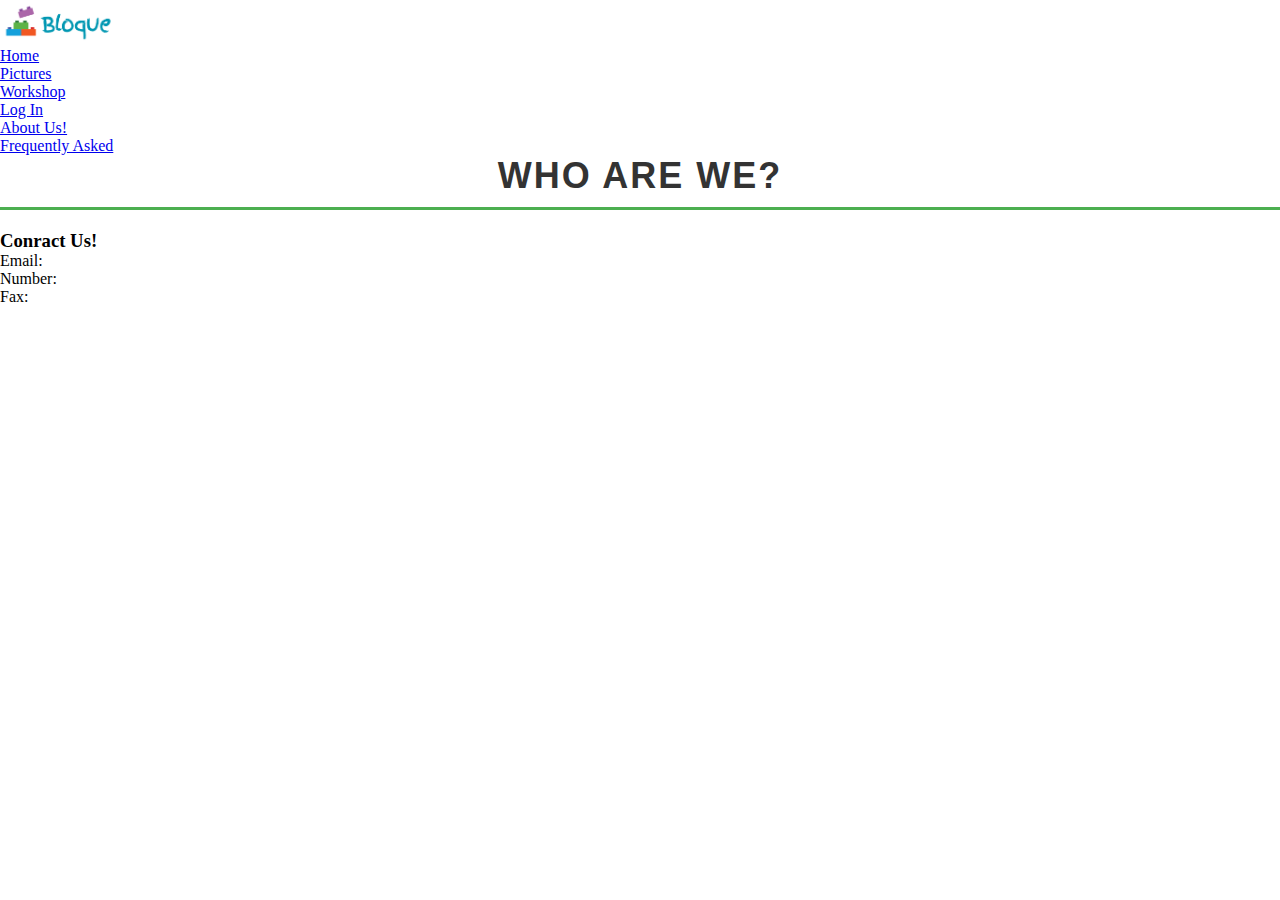
==== about.html @ 77cd33ee "added images, basic html for pages and started editing css for homepage" ====
<!DOCTYPE html>
<html lang="en">
  <head>
    <meta charset="UTF-8">
    <meta name="viewport" content="width=device-width, initial-scale=1.0">
    <meta http-equiv="X-UA-Compatible" content="ie=edge">
    <title>About Us!</title>
    <link rel="stylesheet" href="screen.css">
  </head>
  <body>
    <header>
      <nav>
        <div id='logo'>
          <a href=""index.html>
            <img src="LOGOOO.png" alt="Logo">
          </a>
        </div>
        <ul>
          <li><a href="index.html" class="active">Home</a></li>
          <li><a href="uploads.html">Pictures</a></li>
          <li><a href="workshop.html">Workshop</a></li>
          <li><a href="login.html">Log In</a></li>
          <li><a href="about.html">About Us!</a></li>
          <li><a href="questions.html">Frequently Asked</a></li>
        </ul>
      </nav>
    </header>
    <main>
      <section id="about-desc">
        <h2>Who are we?</h2>
        <p>

        </p>
      </section>

      <section id="contact-info">
        <h3>Conract Us!</h3>
        <p>Email: </p>
        <p>Number:</p>
        <p>Fax: </p>
      </section>
    </main>
    <script src="index.js"></script>
  </body>
</html>
---- screen.css ----
*{
    margin: 0;
    padding: 0;
    box-sizing: border-box;
}


.navbar {
    display: flex;
    justify-content: space-between;
    align-items: center;
    padding: 20px;
    background-color: #white;           
}

#logo img {
    height: auto;
    width: 120px;
}

.nav-links {
    list-style: none;
    display: flex;
    font-size: 18px; 
    gap: 20px;
} 

.nav-links li {
    margin: 0 15px;}

.nav-links a {
    text-decoration: none;         
    color: #333;                
    font-size: 20px;                
    padding: 5px 10px;             
    transition: background-color 0.3s ease; 
}
.nav-links a:hover {
    background-color: #575757;   
    border-radius: 5px;           
}

h2 {
    font-size: 36px; 
    font-family: 'Arial', sans-serif;
    color: #333;
    text-align: center;
    margin-bottom: 20px;
    font-weight: bold;
    text-transform: uppercase;
    letter-spacing: 2px;
    padding: top 10px; ;
    border-bottom: 3px solid #4CAF50; 
    padding-bottom: 10px;
}

#slideshow {
    position: relative;
    width: 600px;
    height: 500px; 
    overflow: hidden;
    margin: 0 auto;
    display: flex;
    justify-content: center;
    align-items: center;
    border: 5px solid #4CAF50;
    border-radius: 10px; 
}

#slideshow .slide {
    position: absolute;
    top: 0;
    left: 0;
    width: 100%;
    height: 100%;
    object-fit: cover; 
    opacity: 0; 
    transition: opacity 1s ease-in-out; 
}

#slideshow .active {
    opacity: 1; 
}

.login-btn-container {
    text-align: center;
    margin-top: 20px;
}

button {
    padding: 10px 20px;
    font-size: 16px;
    background-color: #4CAF50;
    color: white;
    border: none;
    cursor: pointer;
    transition: background-color 0.3s ease;
}

button:hover {
    background-color: #45a049;
}
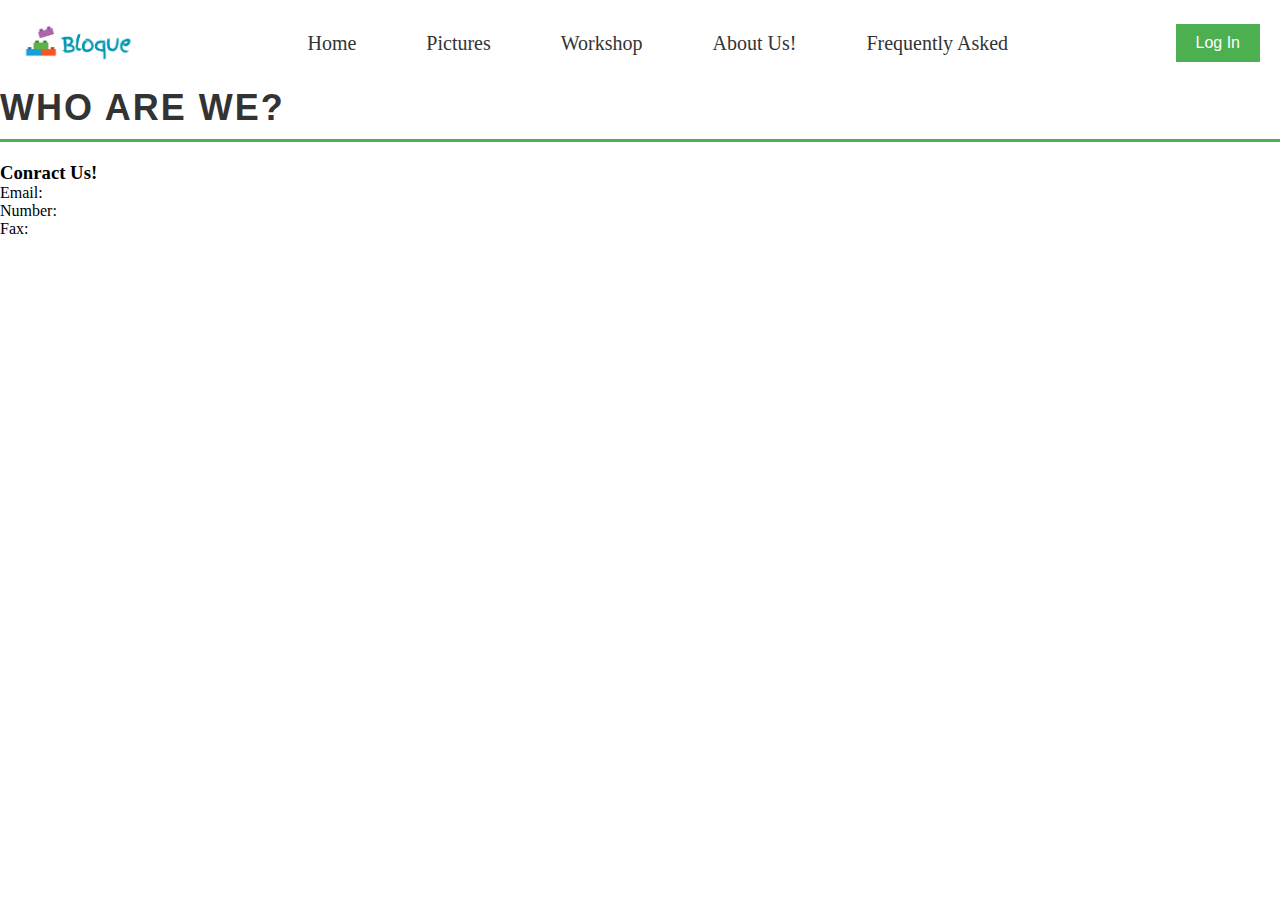
==== commit 0e7a3220: "edits made to all pages for nav, added more images and design details" ====
--- a/about.html
+++ b/about.html
@@ -9,20 +9,24 @@
   </head>
   <body>
     <header>
-      <nav>
+      <nav class="navbar"> 
         <div id='logo'>
           <a href=""index.html>
             <img src="LOGOOO.png" alt="Logo">
           </a>
         </div>
-        <ul>
+        <ul class="nav-links">
           <li><a href="index.html" class="active">Home</a></li>
           <li><a href="uploads.html">Pictures</a></li>
           <li><a href="workshop.html">Workshop</a></li>
-          <li><a href="login.html">Log In</a></li>
           <li><a href="about.html">About Us!</a></li>
           <li><a href="questions.html">Frequently Asked</a></li>
         </ul>
+        <div>
+          <a href="login.html">
+            <button type="button">Log In</button>
+          </a>
+        </div>
       </nav>
     </header>
     <main>
--- a/screen.css
+++ b/screen.css
@@ -10,7 +10,7 @@
     justify-content: space-between;
     align-items: center;
     padding: 20px;
-    background-color: #white;           
+    background-color: white;           
 }
 
 #logo img {
@@ -39,12 +39,16 @@
     background-color: #575757;   
     border-radius: 5px;           
 }
+h1{
+    font-family: 'Arial', sans-serif;
+    color: #333;
+}
 
 h2 {
     font-size: 36px; 
     font-family: 'Arial', sans-serif;
     color: #333;
-    text-align: center;
+    text-align: left;
     margin-bottom: 20px;
     font-weight: bold;
     text-transform: uppercase;
@@ -54,17 +58,34 @@
     padding-bottom: 10px;
 }
 
+.layout-container {
+    display: flex;
+    align-items: flex-start;
+    justify-content: space-between;
+    padding: 10px;
+    flex-wrap: wrap;   
+    gap: 0;
+    margin-left: 60px;
+}
+
+.title-section {
+    width: 100%;                  
+    text-align: left;    
+    margin-top: 5px;         
+    margin-bottom: 10px;          
+}
+
+
 #slideshow {
     position: relative;
-    width: 600px;
-    height: 500px; 
-    overflow: hidden;
-    margin: 0 auto;
-    display: flex;
-    justify-content: center;
-    align-items: center;
+    width: 55%;                  
+    max-width: 600px;             
+    height: 500px;
     border: 5px solid #4CAF50;
     border-radius: 10px; 
+    box-shadow: 0 4px 10px rgba(0, 0, 0, 0.2);
+    overflow: hidden;
+    margin-left: 60px;
 }
 
 #slideshow .slide {
@@ -99,4 +120,146 @@
 
 button:hover {
     background-color: #45a049;
-}+}
+
+.content-section {
+    width: 40%;                    
+    margin-left: 0;             
+    display: flex;
+    flex-direction: column;        
+    gap: 10px;
+    margin-right: 60px;
+}
+
+
+
+.banners {
+    text-align: right;          
+    padding: 10px;
+    background-color: #f9f9f9;
+    border: 2px solid #ddd;
+    border-radius: 10px;
+}
+.banners img {
+    max-width: 100%;
+    height: auto;
+    border-radius: 5px;
+    margin-bottom: 10px;
+}
+
+.social-media {
+    text-align: right;           
+    padding: 10px;
+    background-color: #f3f3f3;
+    border: 2px solid #ddd;
+    border-radius: 10px;
+}
+.social-media img {
+    width: 50px;
+    height: 50px;
+    margin: 10px 0;
+}
+
+footer {
+    background-color: #4CAF50;
+    padding: 10px;
+    text-align: center;
+    margin-top: 30px;
+}
+
+footer ul {
+    list-style: none;
+    display: flex;
+    justify-content: center;
+    gap: 20px;
+}
+
+footer li a {
+    text-decoration: none;
+    color: white;
+    font-size: 14px;
+    transition: color 0.3s ease;
+}
+
+footer li a:hover {
+    color: #ddd;
+}
+
+/* css for log in! */
+.container {
+    display: flex;
+    width: 100vw;
+    height: 100vh;
+    margin: 0;
+    padding: 0;
+}
+
+
+.login-box {
+    flex: 1;
+    display: flex;
+    flex-direction: column;
+    justify-content: center;
+    padding: 40px;
+    background-color: #fff;
+    border-radius: 10px;
+    box-shadow: 0 4px 6px rgba(0, 0, 0, 0.1);
+}
+
+.login-box h1 {
+    margin-bottom: 20px;
+    font-size: 24px;
+    text-align: left;
+}
+
+.login-box form {
+    display: flex;
+    flex-direction: column;
+    gap: 15px;
+}
+
+
+.login-box input {
+    padding: 12px;
+    border: 1px solid #ddd;
+    border-radius: 5px;
+    font-size: 16px;
+}
+
+.login-box button {
+    padding: 12px;
+    background-color: #4CAF50;
+    color: #fff;
+    border: none;
+    border-radius: 5px;
+    cursor: pointer;
+    font-size: 16px;
+    font-weight: bold;
+}
+
+.login-box button:hover {
+    background-color: #45a049;
+}
+
+
+.login-box p {
+    margin-top: 10px;
+    font-size: 14px;
+}
+
+.login-box a {
+    color: #4CAF50;
+    text-decoration: none;
+}
+
+.login-box a:hover {
+    text-decoration: underline;
+}
+
+
+.image-box {
+    flex: 1;
+    background: url('9e283c29711e11845e8a6ac8c7491598.jpg') no-repeat center center;
+    background-size: cover;
+    height: 100%; 
+}
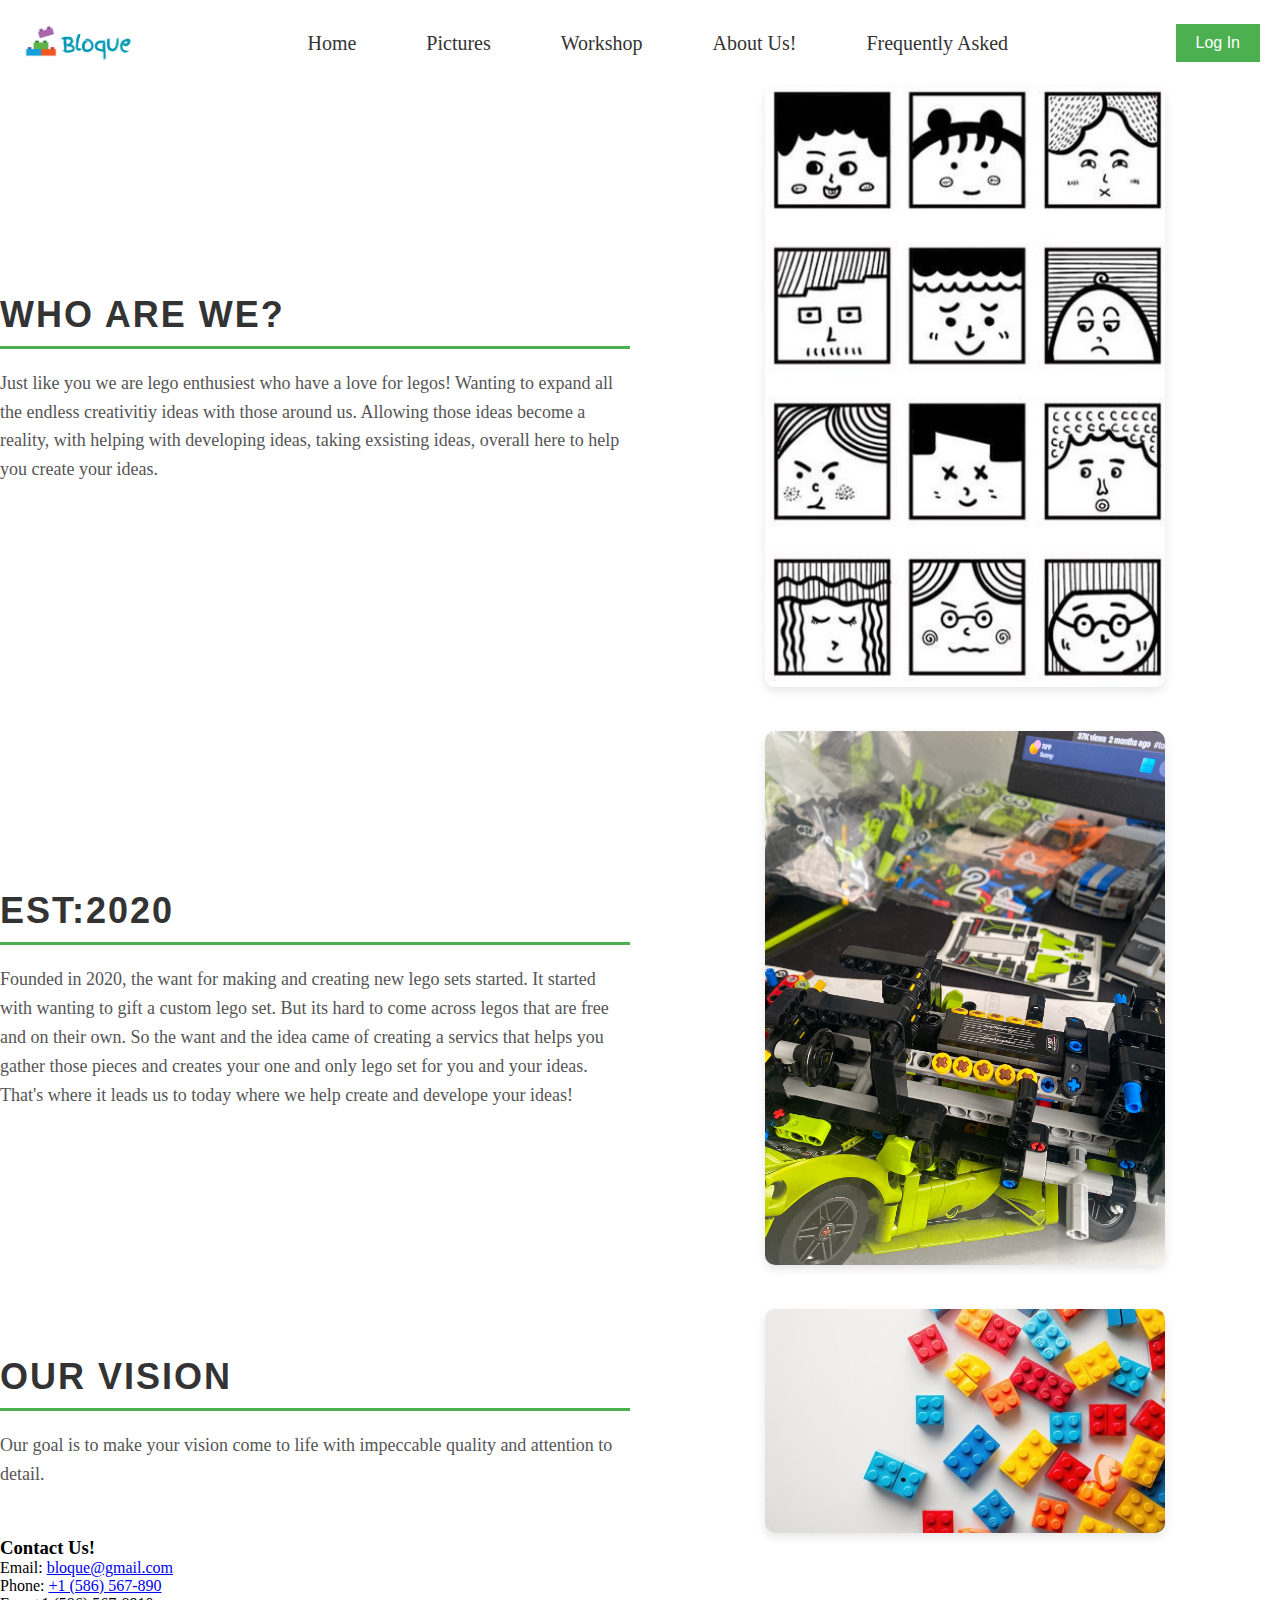
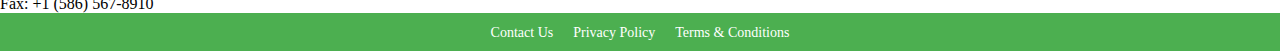
==== commit 8aaf5fc2: "added images and footter to all still making edits" ====
--- a/about.html
+++ b/about.html
@@ -10,8 +10,8 @@
   <body>
     <header>
       <nav class="navbar"> 
-        <div id='logo'>
-          <a href=""index.html>
+        <div id="logo">
+          <a href="index.html">
             <img src="LOGOOO.png" alt="Logo">
           </a>
         </div>
@@ -29,21 +29,62 @@
         </div>
       </nav>
     </header>
+    
     <main>
-      <section id="about-desc">
-        <h2>Who are we?</h2>
-        <p>
+      <section id="about-content">
+        <div class="about-block">
+          <div class="about-text">
+              <h2>Who are we?</h2>
+              <p>
+              Just like you we are lego enthusiest who have a love for legos! Wanting to expand all the endless creativitiy ideas with those around us. Allowing those ideas become a reality, with helping with developing ideas, taking exsisting ideas, overall here to help you create your ideas.
+              </p>
+            </div>
+            <div class="about-image">
+              <img src="4364e950fa7e540ad58f3ccb6d1c6b13.jpg" alt="Our Team">
+            </div>
+          </div>
 
-        </p>
+          <div class="about-block">
+            <div class="about-image">
+              <img src="IMG_2090.JPEG" alt="Our Workspace">
+            </div>
+            <div class="about-text">
+              <h2>Est:2020</h2>
+              <p>
+                Founded in 2020, the want for making and creating new lego sets started. It started with wanting to gift a custom lego set. But its hard to come across legos that are free and on their own. So the want and the idea came of creating a servics that helps you gather those pieces and creates your one and only lego set for you and your ideas. That's where it leads us to today where we help create and develope your ideas!  
+              </p>
+            </div>
+          </div>
+          <div class="about-block">
+            <div class="about-text">
+              <h2>Our Vision</h2>
+              <p>
+                Our goal is to make your vision come to life with impeccable quality and attention to detail.
+              </p>
+            </p>
+          </div>
+          <div class="about-image">
+            <img src="814372617_qXFYXqkSyQxn4fGme9PcD9BTc0EZafVu.jpg" alt="Future Goals">
+          </div>
+        </div>
       </section>
 
       <section id="contact-info">
-        <h3>Conract Us!</h3>
-        <p>Email: </p>
-        <p>Number:</p>
-        <p>Fax: </p>
+        <h3>Contact Us!</h3>
+        <p>Email: <a href="mailto:contact@yourdomain.com">bloque@gmail.com</a></p>
+        <p>Phone: <a href="tel:+1234567890">+1 (586) 567-890</a></p>
+        <p>Fax: +1 (586) 567-8910</p>
       </section>
     </main>
+
+    <footer>
+      <ul>
+        <li><a href="contact.html">Contact Us</a></li>
+        <li><a href="privacy-policy.html">Privacy Policy</a></li>
+        <li><a href="terms.html">Terms & Conditions</a></li>
+      </ul>
+    </footer>
+    
     <script src="index.js"></script>
   </body>
-</html>
+</html>--- a/screen.css
+++ b/screen.css
@@ -164,7 +164,7 @@
     background-color: #4CAF50;
     padding: 10px;
     text-align: center;
-    margin-top: 30px;
+    margin-top: 0px;
 }
 
 footer ul {
@@ -200,7 +200,7 @@
     display: flex;
     flex-direction: column;
     justify-content: center;
-    padding: 40px;
+    padding: 20px;
     background-color: #fff;
     border-radius: 10px;
     box-shadow: 0 4px 6px rgba(0, 0, 0, 0.1);
@@ -263,3 +263,51 @@
     background-size: cover;
     height: 100%; 
 }
+
+/* css for about us! */
+#about-content {
+    display: flex;
+    flex-direction: column;
+    gap: 40px; /* Space between each block */
+  }
+  
+  /* Alternating Blocks */
+  .about-block {
+    display: flex;
+    align-items: center;
+    gap: 20px; /* Space between text and image */
+  }
+  
+  .about-block:nth-child(even) {
+    flex-direction: row-reverse; /* Reverse layout for alternating effect */
+  }
+  
+  /* Text Styling */
+  .about-text {
+    flex: 1; /* Allow text to take up half the space */
+  }
+  
+  .about-text h3 {
+    font-size: 24px;
+    color: #333;
+    margin-bottom: 10px;
+  }
+  
+  .about-text p {
+    font-size: 18px;
+    line-height: 1.6;
+    color: #555;
+  }
+  
+  /* Image Styling */
+  .about-image {
+    flex: 1; /* Allow image to take up half the space */
+    text-align: center; /* Center the image */
+  }
+  
+  .about-image img {
+    width: 100%; /* Make image responsive */
+    max-width: 400px; /* Optional max width */
+    border-radius: 10px; /* Rounded corners */
+    box-shadow: 0 4px 10px rgba(0, 0, 0, 0.1); /* Subtle shadow */
+  }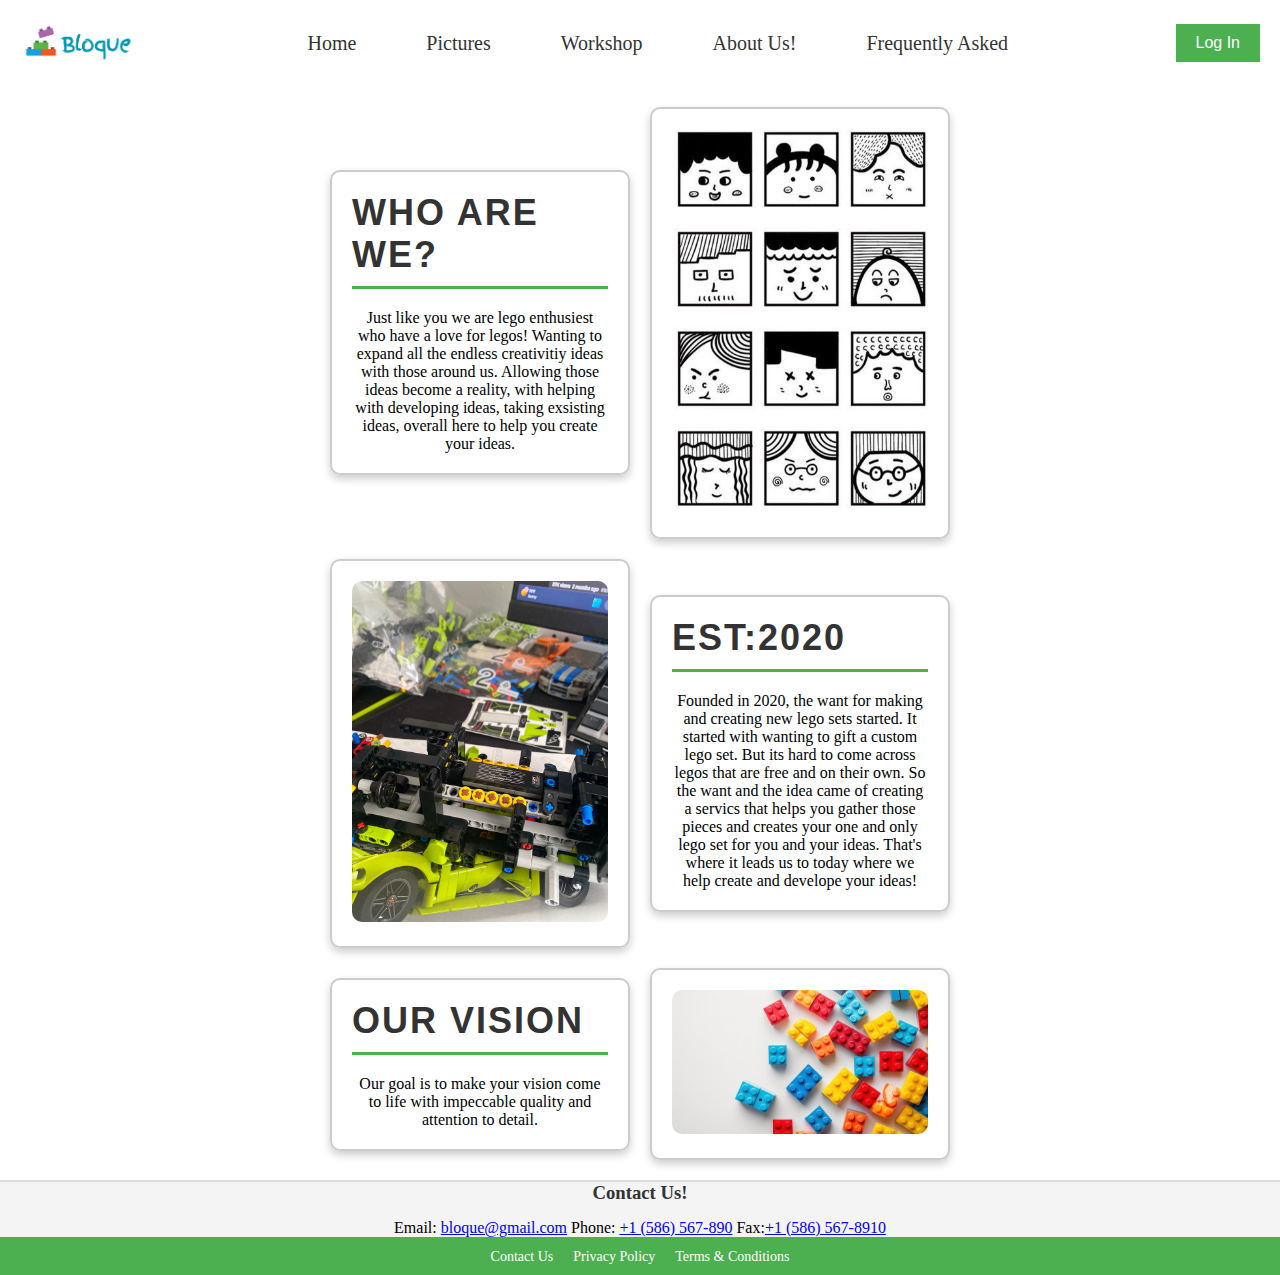
==== commit 3f06d9af: "desging edits" ====
--- a/about.html
+++ b/about.html
@@ -33,47 +33,48 @@
     <main>
       <section id="about-content">
         <div class="about-block">
-          <div class="about-text">
+          <div class="about-box">
               <h2>Who are we?</h2>
               <p>
-              Just like you we are lego enthusiest who have a love for legos! Wanting to expand all the endless creativitiy ideas with those around us. Allowing those ideas become a reality, with helping with developing ideas, taking exsisting ideas, overall here to help you create your ideas.
+                Just like you we are lego enthusiest who have a love for legos! Wanting to expand all the endless creativitiy ideas with those around us. Allowing those ideas become a reality, with helping with developing ideas, taking exsisting ideas, overall here to help you create your ideas.
               </p>
             </div>
-            <div class="about-image">
+            <div class="box-image ">
               <img src="4364e950fa7e540ad58f3ccb6d1c6b13.jpg" alt="Our Team">
             </div>
           </div>
 
           <div class="about-block">
-            <div class="about-image">
+            <div class="box-image ">
               <img src="IMG_2090.JPEG" alt="Our Workspace">
             </div>
-            <div class="about-text">
+            <div class="about-box">
               <h2>Est:2020</h2>
               <p>
                 Founded in 2020, the want for making and creating new lego sets started. It started with wanting to gift a custom lego set. But its hard to come across legos that are free and on their own. So the want and the idea came of creating a servics that helps you gather those pieces and creates your one and only lego set for you and your ideas. That's where it leads us to today where we help create and develope your ideas!  
               </p>
             </div>
           </div>
+
           <div class="about-block">
-            <div class="about-text">
+            <div class="about-box">
               <h2>Our Vision</h2>
               <p>
                 Our goal is to make your vision come to life with impeccable quality and attention to detail.
               </p>
-            </p>
+            </div>
+            <div class="box-image ">
+              <img src="814372617_qXFYXqkSyQxn4fGme9PcD9BTc0EZafVu.jpg" alt="Our vision">
+            </div>
           </div>
-          <div class="about-image">
-            <img src="814372617_qXFYXqkSyQxn4fGme9PcD9BTc0EZafVu.jpg" alt="Future Goals">
-          </div>
-        </div>
+
       </section>
 
       <section id="contact-info">
         <h3>Contact Us!</h3>
-        <p>Email: <a href="mailto:contact@yourdomain.com">bloque@gmail.com</a></p>
-        <p>Phone: <a href="tel:+1234567890">+1 (586) 567-890</a></p>
-        <p>Fax: +1 (586) 567-8910</p>
+        <span>Email: <a href="mailto:contact@yourdomain.com">bloque@gmail.com</a></span>
+        <span>Phone: <a href="tel:+1234567890">+1 (586) 567-890</a></span>
+        <span>Fax:<a href="fax:+1234567890">+1 (586) 567-8910</span></a> 
       </section>
     </main>
 
--- a/screen.css
+++ b/screen.css
@@ -259,7 +259,6 @@
 
 .image-box {
     flex: 1;
-    background: url('9e283c29711e11845e8a6ac8c7491598.jpg') no-repeat center center;
     background-size: cover;
     height: 100%; 
 }
@@ -268,46 +267,72 @@
 #about-content {
     display: flex;
     flex-direction: column;
-    gap: 40px; /* Space between each block */
-  }
-  
-  /* Alternating Blocks */
+    gap: 20px;
+    padding: 20px;
+  }
+  
   .about-block {
     display: flex;
+    justify-content: center;
     align-items: center;
-    gap: 20px; /* Space between text and image */
-  }
-  
-  .about-block:nth-child(even) {
-    flex-direction: row-reverse; /* Reverse layout for alternating effect */
-  }
-  
-  /* Text Styling */
-  .about-text {
-    flex: 1; /* Allow text to take up half the space */
-  }
-  
-  .about-text h3 {
-    font-size: 24px;
+    gap: 20px;
+    flex-wrap: wrap; 
+  }
+  
+  
+  .about-box, .box-image {
+    border: 2px solid #ccc; 
+    padding: 20px;
+    box-shadow: 0 4px 8px rgba(0, 0, 0, 0.2);
+    border-radius: 10px; 
+    width: 300px; 
+    text-align: center; 
+  }
+  
+
+  .box-image  img {
+    width: 100%; 
+    height: auto;
+    border-radius: 10px;
+  }
+  
+  
+  @media (max-width: 768px) {
+    .about-box, .image-box {
+      width: 100%; 
+    }
+  }
+
+  #contact-info {
+    background-color: #f4f4f4; 
+    text-align: center;
+    border-top: 2px solid #ddd;
+  }
+  
+  #contact-info h3 {
+    font-size: 10;
+    margin-bottom: 15px;
     color: #333;
-    margin-bottom: 10px;
-  }
-  
-  .about-text p {
-    font-size: 18px;
-    line-height: 1.6;
+  }
+  
+  .contact-items {
+    display: flex;
+    justify-content: center;
+    align-items: center; 
+    gap: 30px;
+  }
+  
+  .contact-items span {
+    font-size: 8;
     color: #555;
-  }
-  
-  /* Image Styling */
-  .about-image {
-    flex: 1; /* Allow image to take up half the space */
-    text-align: center; /* Center the image */
-  }
-  
-  .about-image img {
-    width: 100%; /* Make image responsive */
-    max-width: 400px; /* Optional max width */
-    border-radius: 10px; /* Rounded corners */
-    box-shadow: 0 4px 10px rgba(0, 0, 0, 0.1); /* Subtle shadow */
-  }+    white-space: nowrap; 
+  }
+  
+  .contact-items a {
+    color: #007bff;
+    text-decoration: none;
+  }
+  
+  .contact-items a:hover {
+    text-decoration: underline; 
+  }
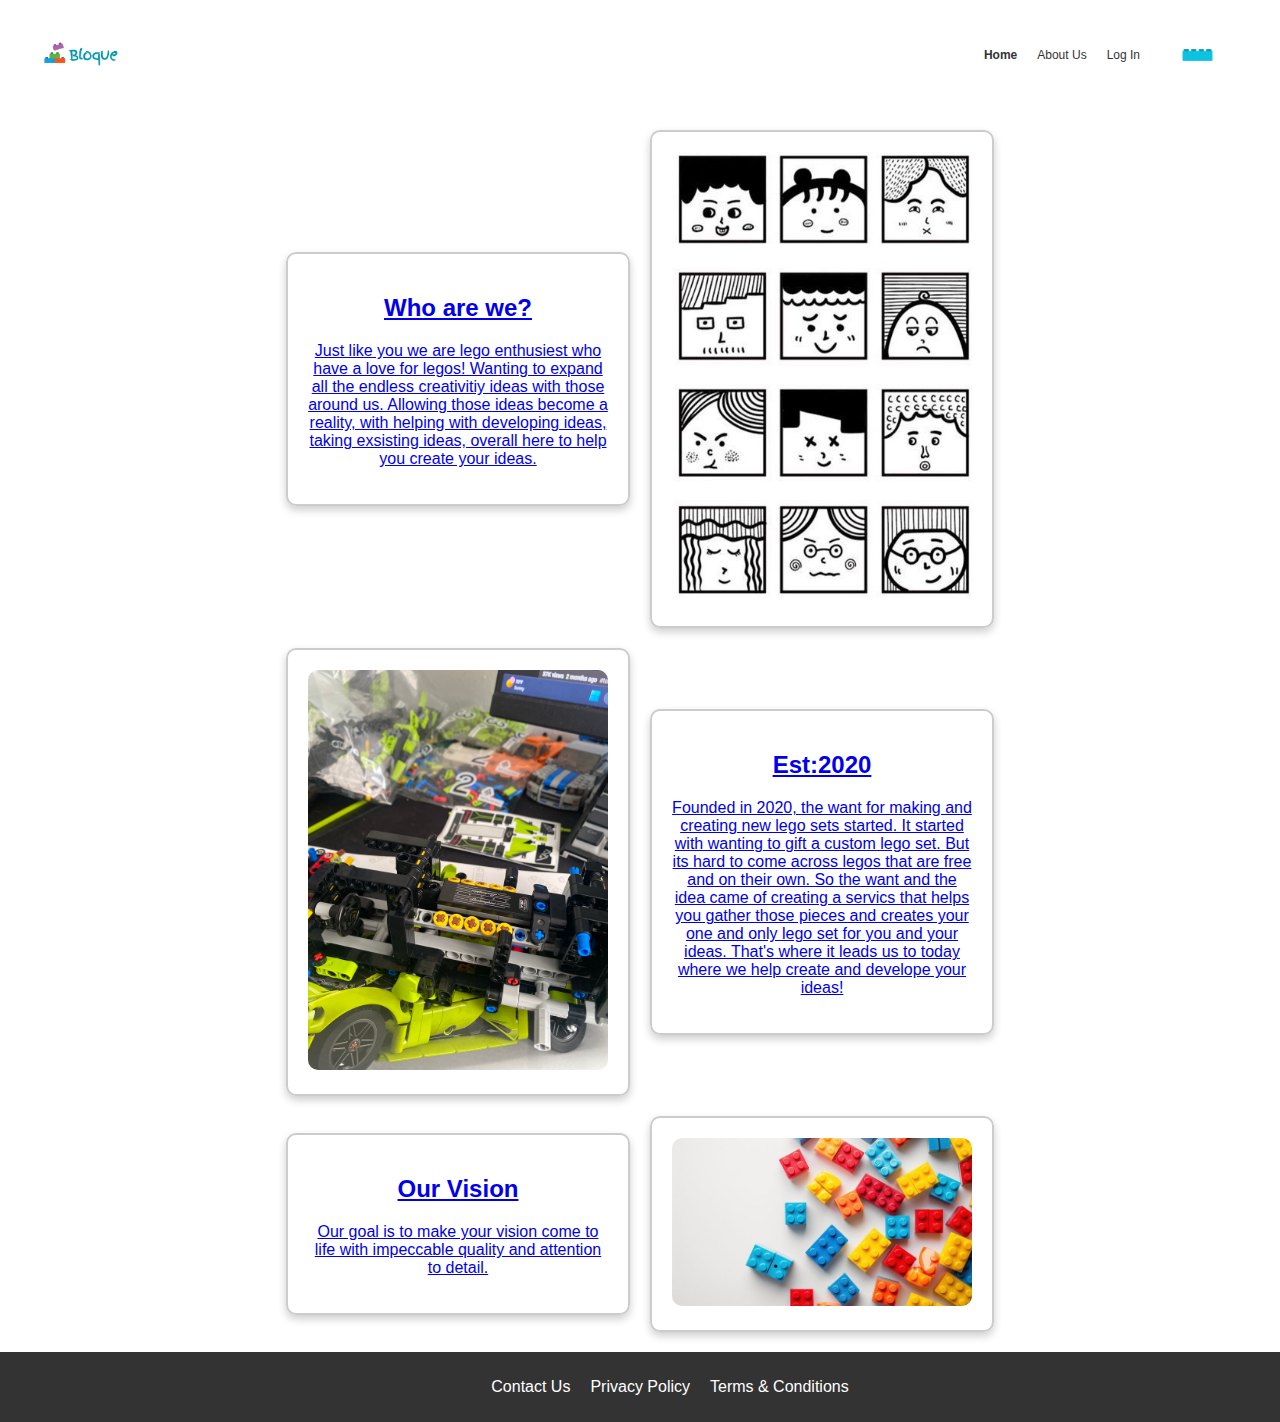
==== commit 77e97f6a: "re did home page, edited nav, addied more images, fix apbout and log in page" ====
--- a/about.html
+++ b/about.html
@@ -17,16 +17,11 @@
         </div>
         <ul class="nav-links">
           <li><a href="index.html" class="active">Home</a></li>
-          <li><a href="uploads.html">Pictures</a></li>
-          <li><a href="workshop.html">Workshop</a></li>
-          <li><a href="about.html">About Us!</a></li>
-          <li><a href="questions.html">Frequently Asked</a></li>
+          <li><a href="about.html">About Us</a></li>
+          <li><a href="login.html">Log In</a></li>
+          <a href="orders.html">
+            <img src="file (1).png" alt="Order Now" class="order-icon">
         </ul>
-        <div>
-          <a href="login.html">
-            <button type="button">Log In</button>
-          </a>
-        </div>
       </nav>
     </header>
     
@@ -70,14 +65,6 @@
 
       </section>
 
-      <section id="contact-info">
-        <h3>Contact Us!</h3>
-        <span>Email: <a href="mailto:contact@yourdomain.com">bloque@gmail.com</a></span>
-        <span>Phone: <a href="tel:+1234567890">+1 (586) 567-890</a></span>
-        <span>Fax:<a href="fax:+1234567890">+1 (586) 567-8910</span></a> 
-      </section>
-    </main>
-
     <footer>
       <ul>
         <li><a href="contact.html">Contact Us</a></li>
--- a/screen.css
+++ b/screen.css
@@ -1,190 +1,240 @@
-*{
+/* Global Styling */
+body {
+    font-family: Arial, sans-serif;
     margin: 0;
     padding: 0;
-    box-sizing: border-box;
-}
-
-
-.navbar {
+  }
+  
+  header {
+    background-color: white;
+    color: grey;
+    padding: 20px;
+  }
+  
+  .navbar {
     display: flex;
     justify-content: space-between;
     align-items: center;
-    padding: 20px;
-    background-color: white;           
-}
-
-#logo img {
-    height: auto;
-    width: 120px;
-}
-
-.nav-links {
+    padding: 10px 20px; 
+  }
+  
+  .nav-links {
     list-style: none;
     display: flex;
-    font-size: 18px; 
-    gap: 20px;
-} 
-
-.nav-links li {
-    margin: 0 15px;}
-
-.nav-links a {
-    text-decoration: none;         
-    color: #333;                
-    font-size: 20px;                
-    padding: 5px 10px;             
+    gap: 20px;
+    padding: 0;
+    margin: 0;
+    align-items: center;
+    justify-content: flex-end;
+    flex-grow: 1;
+
+  }
+  
+  .nav-links a {
+    color: #333;  
+    text-decoration: none;
+    font-size: 12px;
+    padding: 0;
+    display: flex;
+    align-items: center; 
+    padding: 0;
+    line-height: 1;
+  }
+  
+  .nav-links a img {
+    width: 50x; 
+    height: 50px;
+    margin-right: 5px; 
+    vertical-align: middle;
+  }
+  
+  .nav-links a.active {
+    font-weight: bold;
+  }
+  
+  button {
+    padding: 8px 16px;
+    font-size: 14px;
+    cursor: pointer;
+    border: none;
+    border-radius: 5px;
+  }
+  
+  #logo img{
+    max-width: 100%;
+    height: 30px;
+    object-fit: contain;
+  }
+  
+  .layout-container {
+    display: flex;
+    flex-direction: column;
+    gap: 20px;
+    padding: 20px;
+  }
+  
+  #uploads {
+    text-align: left; 
+    padding: 0; 
+    background : none;
+    box-shadow: none;
+    border-radius: 0; 
+    max-width: none; 
+    width: auto; 
+    display: inline-block; 
+    margin: 20px 0; 
+}
+  
+  #uploads h2 {
+    font-size: 24px; 
+    color: #333; 
+    margin-bottom: 10px; 
+  }
+  
+  #uploads p {
+    font-size: 16px; 
+    color: #666; 
+    margin-bottom: 15px; 
+  }
+  
+  #uploads button {
+    padding: 12px 25px; 
+    background-color: #4CAF50; 
+    border: none; 
+    cursor: pointer; 
+    font-size: 16px; 
     transition: background-color 0.3s ease; 
-}
-.nav-links a:hover {
-    background-color: #575757;   
-    border-radius: 5px;           
-}
-h1{
-    font-family: 'Arial', sans-serif;
-    color: #333;
-}
-
-h2 {
-    font-size: 36px; 
-    font-family: 'Arial', sans-serif;
-    color: #333;
-    text-align: left;
-    margin-bottom: 20px;
-    font-weight: bold;
-    text-transform: uppercase;
-    letter-spacing: 2px;
-    padding: top 10px; ;
-    border-bottom: 3px solid #4CAF50; 
-    padding-bottom: 10px;
-}
-
-.layout-container {
-    display: flex;
+  }
+  
+  #uploads button:hover {
+    background-color: #45a049; 
+  }
+  
+  
+  #workshop {
+    text-align: right; 
+    padding: 0; 
+    background : none;
+    box-shadow: none;
+    border-radius: 0; 
+    max-width: none; 
+    width: auto; 
+    display: inline-block; 
+    margin: 20px 0; 
+}
+  
+  #workshop h2 {
+    font-size: 24px; 
+    color: #333; 
+    margin-bottom: 10px; 
+  }
+  
+  #workshop p {
+    font-size: 16px; 
+    color: #666; 
+    margin-bottom: 15px; 
+  }
+  
+  #workshop button {
+    padding: 12px 25px; 
+    background-color: #4CAF50; 
+    color: #fff; 
+    border: none; 
+    cursor: pointer;
+    font-size: 16px; 
+  }
+  
+  #workshop button:hover {
+    background-color: #45a049; 
+  }
+  
+  .side-by-side{
+    display: flex;
+    gap: 20px;
     align-items: flex-start;
-    justify-content: space-between;
-    padding: 10px;
-    flex-wrap: wrap;   
-    gap: 0;
-    margin-left: 60px;
-}
-
-.title-section {
-    width: 100%;                  
-    text-align: left;    
-    margin-top: 5px;         
-    margin-bottom: 10px;          
-}
-
-
-#slideshow {
+  }
+
+  .slideshow-section {
+    flex:1;
+    padding: 20px;
+    position:relative; 
+    height: 300px;
+    background: none; 
+    overflow: hidden;
+  }
+
+  #slideshow {
     position: relative;
-    width: 55%;                  
-    max-width: 600px;             
-    height: 500px;
-    border: 5px solid #4CAF50;
-    border-radius: 10px; 
-    box-shadow: 0 4px 10px rgba(0, 0, 0, 0.2);
+    width: 80%;
+    height: 350px; 
     overflow: hidden;
-    margin-left: 60px;
-}
-
-#slideshow .slide {
+}
+
+.slide {
     position: absolute;
-    top: 0;
-    left: 0;
     width: 100%;
     height: 100%;
-    object-fit: cover; 
-    opacity: 0; 
-    transition: opacity 1s ease-in-out; 
-}
-
-#slideshow .active {
-    opacity: 1; 
-}
-
-.login-btn-container {
-    text-align: center;
-    margin-top: 20px;
-}
-
-button {
-    padding: 10px 20px;
-    font-size: 16px;
-    background-color: #4CAF50;
-    color: white;
-    border: none;
-    cursor: pointer;
-    transition: background-color 0.3s ease;
-}
-
-button:hover {
-    background-color: #45a049;
-}
-
-.content-section {
-    width: 40%;                    
-    margin-left: 0;             
-    display: flex;
-    flex-direction: column;        
+    opacity: 0;
+    transition: opacity 1s ease-in-out;
+    background: none;
+}
+
+.slide.active {
+    opacity: 1;
+}
+
+/* Slideshow Section */
+.slideshow-section {
+    flex: 1;
+    background-color: #f5f5f5;
+    padding: 20px;
+    position: relative;
+}
+
+/* Sale Section */
+.sale-section {
+    flex: 1;
+    padding: 0; 
+    background : none;
+    box-shadow: none;
+    border-radius: 0; 
+}
+
+.sale-items {
+    display: flex;
     gap: 10px;
-    margin-right: 60px;
-}
-
-
-
-.banners {
-    text-align: right;          
+    margin-bottom: 20px;
+}
+
+.sale-items img {
+    width: 100px;
+    height: 100px;
+    object-fit: cover;
+}
+  
+
+  .faq-section details {
+    margin-bottom: 10px;
+  }
+  
+  footer {
+    background-color: #333;
+    color: #fff;
     padding: 10px;
-    background-color: #f9f9f9;
-    border: 2px solid #ddd;
-    border-radius: 10px;
-}
-.banners img {
-    max-width: 100%;
-    height: auto;
-    border-radius: 5px;
-    margin-bottom: 10px;
-}
-
-.social-media {
-    text-align: right;           
-    padding: 10px;
-    background-color: #f3f3f3;
-    border: 2px solid #ddd;
-    border-radius: 10px;
-}
-.social-media img {
-    width: 50px;
-    height: 50px;
-    margin: 10px 0;
-}
-
-footer {
-    background-color: #4CAF50;
-    padding: 10px;
-    text-align: center;
-    margin-top: 0px;
-}
-
-footer ul {
+  }
+  
+  footer ul {
     list-style: none;
     display: flex;
     justify-content: center;
     gap: 20px;
-}
-
-footer li a {
+  }
+  
+  footer ul li a {
+    color: #fff;
     text-decoration: none;
-    color: white;
-    font-size: 14px;
-    transition: color 0.3s ease;
-}
-
-footer li a:hover {
-    color: #ddd;
-}
-
+  }
+  
 /* css for log in! */
 .container {
     display: flex;
@@ -192,6 +242,7 @@
     height: 100vh;
     margin: 0;
     padding: 0;
+
 }
 
 
@@ -259,8 +310,21 @@
 
 .image-box {
     flex: 1;
-    background-size: cover;
+    height: 100vh; 
+    display: flex;
+    justify-content: center;
+    align-items: center;
+    padding: 0;
+    margin: 0;
+    overflow: hidden; 
+}
+
+.image-box img {
+    width: 100%; 
     height: 100%; 
+    object-fit: cover; 
+    border: none;
+    border-radius: 0; 
 }
 
 /* css for about us! */
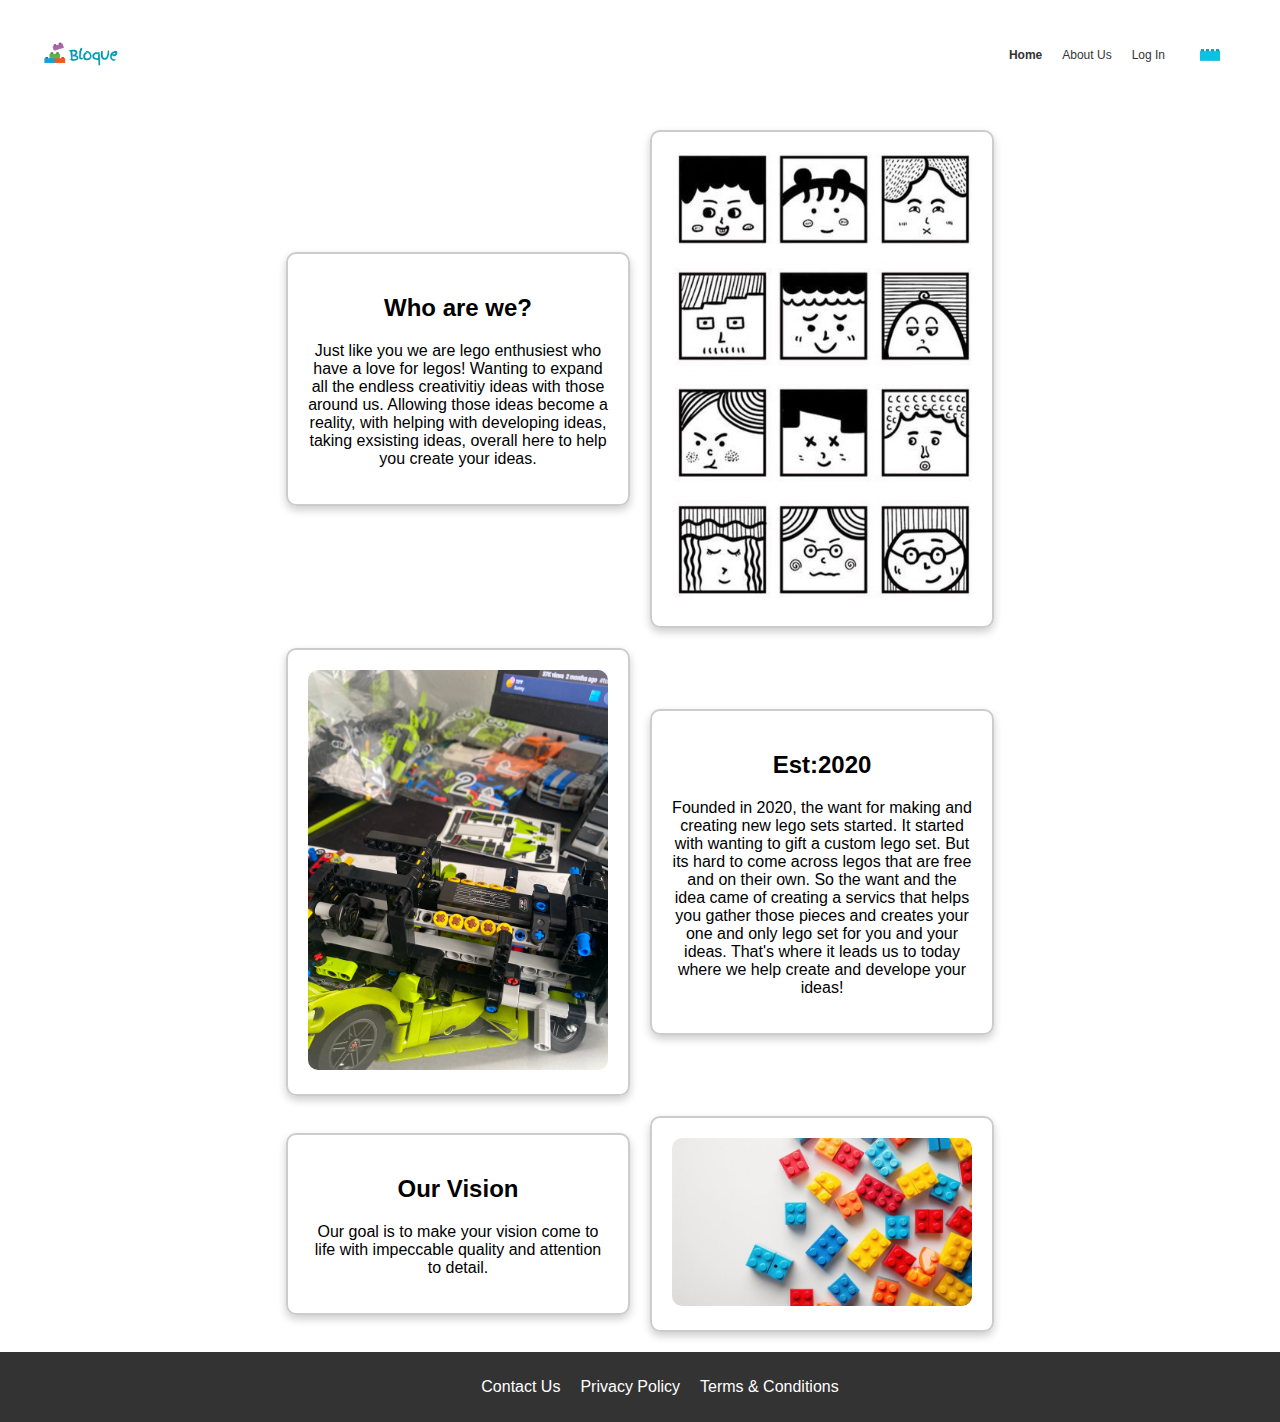
==== commit b0ccc35b: "started on orders page, tried to fix error mistake on main page." ====
--- a/about.html
+++ b/about.html
@@ -8,6 +8,7 @@
     <link rel="stylesheet" href="screen.css">
   </head>
   <body>
+    
     <header>
       <nav class="navbar"> 
         <div id="logo">
@@ -19,8 +20,11 @@
           <li><a href="index.html" class="active">Home</a></li>
           <li><a href="about.html">About Us</a></li>
           <li><a href="login.html">Log In</a></li>
-          <a href="orders.html">
-            <img src="file (1).png" alt="Order Now" class="order-icon">
+          <li>
+            <a href="orders.html">
+              <img src="file (1).png" alt="Order Now" class="order-icon">
+            </a>
+          </li> 
         </ul>
       </nav>
     </header>
--- a/screen.css
+++ b/screen.css
@@ -1,24 +1,32 @@
 /* Global Styling */
-body {
+/* General Styling */
+body, html {
+    margin: 0;
+    padding: 0;
     font-family: Arial, sans-serif;
-    margin: 0;
-    padding: 0;
-  }
-  
-  header {
+}
+
+header {
     background-color: white;
     color: grey;
     padding: 20px;
-  }
-  
-  .navbar {
+}
+
+#logo img {
+    max-width: 100%;
+    height: 30px;
+    object-fit: contain;
+}
+
+/* Navbar Styling */
+.navbar {
     display: flex;
     justify-content: space-between;
     align-items: center;
-    padding: 10px 20px; 
-  }
-  
-  .nav-links {
+    padding: 10px 20px;
+}
+
+.nav-links {
     list-style: none;
     display: flex;
     gap: 20px;
@@ -27,147 +35,119 @@
     align-items: center;
     justify-content: flex-end;
     flex-grow: 1;
-
-  }
-  
-  .nav-links a {
-    color: #333;  
+}
+
+.nav-links a {
+    color: #333;
     text-decoration: none;
     font-size: 12px;
     padding: 0;
     display: flex;
-    align-items: center; 
-    padding: 0;
+    align-items: center;
     line-height: 1;
-  }
-  
-  .nav-links a img {
-    width: 50x; 
+}
+
+.nav-links a img {
+    width: 50px;
     height: 50px;
-    margin-right: 5px; 
+    margin-right: 5px;
     vertical-align: middle;
-  }
-  
-  .nav-links a.active {
+}
+
+.nav-links a.active {
     font-weight: bold;
-  }
-  
-  button {
+}
+
+/* Button Styling */
+button {
     padding: 8px 16px;
     font-size: 14px;
     cursor: pointer;
     border: none;
     border-radius: 5px;
-  }
-  
-  #logo img{
-    max-width: 100%;
-    height: 30px;
-    object-fit: contain;
-  }
-  
-  .layout-container {
+}
+
+button:hover {
+    opacity: 0.8;
+}
+
+/* Banner Section */
+.banner-section {
+    width: 100%;
+    text-align: center;
+    margin-bottom: 20px;
+}
+
+.banner-image {
+    width: 100%;
+    height: auto;
+    display: block;
+}
+
+/* Layout and Content */
+.layout-container {
     display: flex;
     flex-direction: column;
     gap: 20px;
     padding: 20px;
-  }
-  
-  #uploads {
-    text-align: left; 
-    padding: 0; 
-    background : none;
-    box-shadow: none;
-    border-radius: 0; 
-    max-width: none; 
-    width: auto; 
-    display: inline-block; 
-    margin: 20px 0; 
-}
-  
-  #uploads h2 {
-    font-size: 24px; 
-    color: #333; 
-    margin-bottom: 10px; 
-  }
-  
-  #uploads p {
-    font-size: 16px; 
-    color: #666; 
-    margin-bottom: 15px; 
-  }
-  
-  #uploads button {
-    padding: 12px 25px; 
-    background-color: #4CAF50; 
-    border: none; 
-    cursor: pointer; 
-    font-size: 16px; 
-    transition: background-color 0.3s ease; 
-  }
-  
-  #uploads button:hover {
-    background-color: #45a049; 
-  }
-  
-  
-  #workshop {
-    text-align: right; 
-    padding: 0; 
-    background : none;
-    box-shadow: none;
-    border-radius: 0; 
-    max-width: none; 
-    width: auto; 
-    display: inline-block; 
-    margin: 20px 0; 
-}
-  
-  #workshop h2 {
-    font-size: 24px; 
-    color: #333; 
-    margin-bottom: 10px; 
-  }
-  
-  #workshop p {
-    font-size: 16px; 
-    color: #666; 
-    margin-bottom: 15px; 
-  }
-  
-  #workshop button {
-    padding: 12px 25px; 
-    background-color: #4CAF50; 
-    color: #fff; 
-    border: none; 
+}
+
+/* Upload and Workshop Section */
+#uploads, #workshop {
+    text-align: left;
+    padding: 0;
+    margin: 20px 0;
+    display: inline-block;
+}
+
+#uploads h2, #workshop h2 {
+    font-size: 24px;
+    color: #333;
+    margin-bottom: 10px;
+}
+
+#uploads p, #workshop p {
+    font-size: 16px;
+    color: #666;
+    margin-bottom: 15px;
+}
+
+#uploads button, #workshop button {
+    padding: 12px 25px;
+    background-color: #4CAF50;
+    color: #fff;
+    border: none;
     cursor: pointer;
-    font-size: 16px; 
-  }
-  
-  #workshop button:hover {
-    background-color: #45a049; 
-  }
-  
-  .side-by-side{
-    display: flex;
-    gap: 20px;
+    font-size: 16px;
+    transition: background-color 0.3s ease;
+}
+
+#uploads button:hover, #workshop button:hover {
+    background-color: #45a049;
+}
+
+/* Slideshow Section */
+.side-by-side {
+    display: flex;
+    justify-content: space-between;
     align-items: flex-start;
-  }
-
-  .slideshow-section {
-    flex:1;
-    padding: 20px;
-    position:relative; 
+    gap: 20px;
+    margin: 20px;
+}
+
+.slideshow-section {
+    width: 100%;
+    max-width: 800px;
+    position: relative;
     height: 300px;
-    background: none; 
     overflow: hidden;
-  }
-
-  #slideshow {
+    background-color: #f0f0f0;
+}
+
+#slideshow {
     position: relative;
-    width: 80%;
-    height: 350px; 
-    overflow: hidden;
+    width: 100%;
+    height: 100%;
 }
 
 .slide {
@@ -176,65 +156,83 @@
     height: 100%;
     opacity: 0;
     transition: opacity 1s ease-in-out;
-    background: none;
+    object-fit: cover;
 }
 
 .slide.active {
     opacity: 1;
-}
-
-/* Slideshow Section */
-.slideshow-section {
-    flex: 1;
-    background-color: #f5f5f5;
-    padding: 20px;
-    position: relative;
 }
 
 /* Sale Section */
 .sale-section {
     flex: 1;
-    padding: 0; 
-    background : none;
-    box-shadow: none;
-    border-radius: 0; 
+    padding: 10px 20px;
+    margin: 0;
+    box-sizing: border-box;
 }
 
 .sale-items {
     display: flex;
-    gap: 10px;
-    margin-bottom: 20px;
+    justify-content: space-around;
+    margin-top: 20px;
 }
 
 .sale-items img {
-    width: 100px;
-    height: 100px;
-    object-fit: cover;
-}
-  
-
-  .faq-section details {
+    width: 80px;
+    height: 80px;
+    object-fit: contain;
+}
+.icon-container {
+    display: flex; 
+    gap: 10px;  
+    justify-content: center;
+    flex-wrap: wrap;
+    margin-top: 20px;
+}
+
+.icon-container img {
+    width: 50px; 
+    height: 50px;
+    object-fit: contain;
+    border-radius: 5px;
+    transition: transform 0.3s ease-in-out; 
+}
+
+.icon-container img:hover {
+    transform: scale(1.1);
+}
+
+/* FAQ Section */
+.faq-section {
+    margin-top: 30px;
+    padding: 20px;
+    max-width: 600px;
+    margin-left: auto;
+}
+
+.faq-section details {
     margin-bottom: 10px;
-  }
-  
-  footer {
+}
+
+  
+footer {
     background-color: #333;
     color: #fff;
     padding: 10px;
-  }
-  
-  footer ul {
+}
+
+footer ul {
     list-style: none;
     display: flex;
     justify-content: center;
     gap: 20px;
-  }
-  
-  footer ul li a {
+}
+
+footer ul li a {
     color: #fff;
     text-decoration: none;
-  }
-  
+}
+
 /* css for log in! */
 .container {
     display: flex;
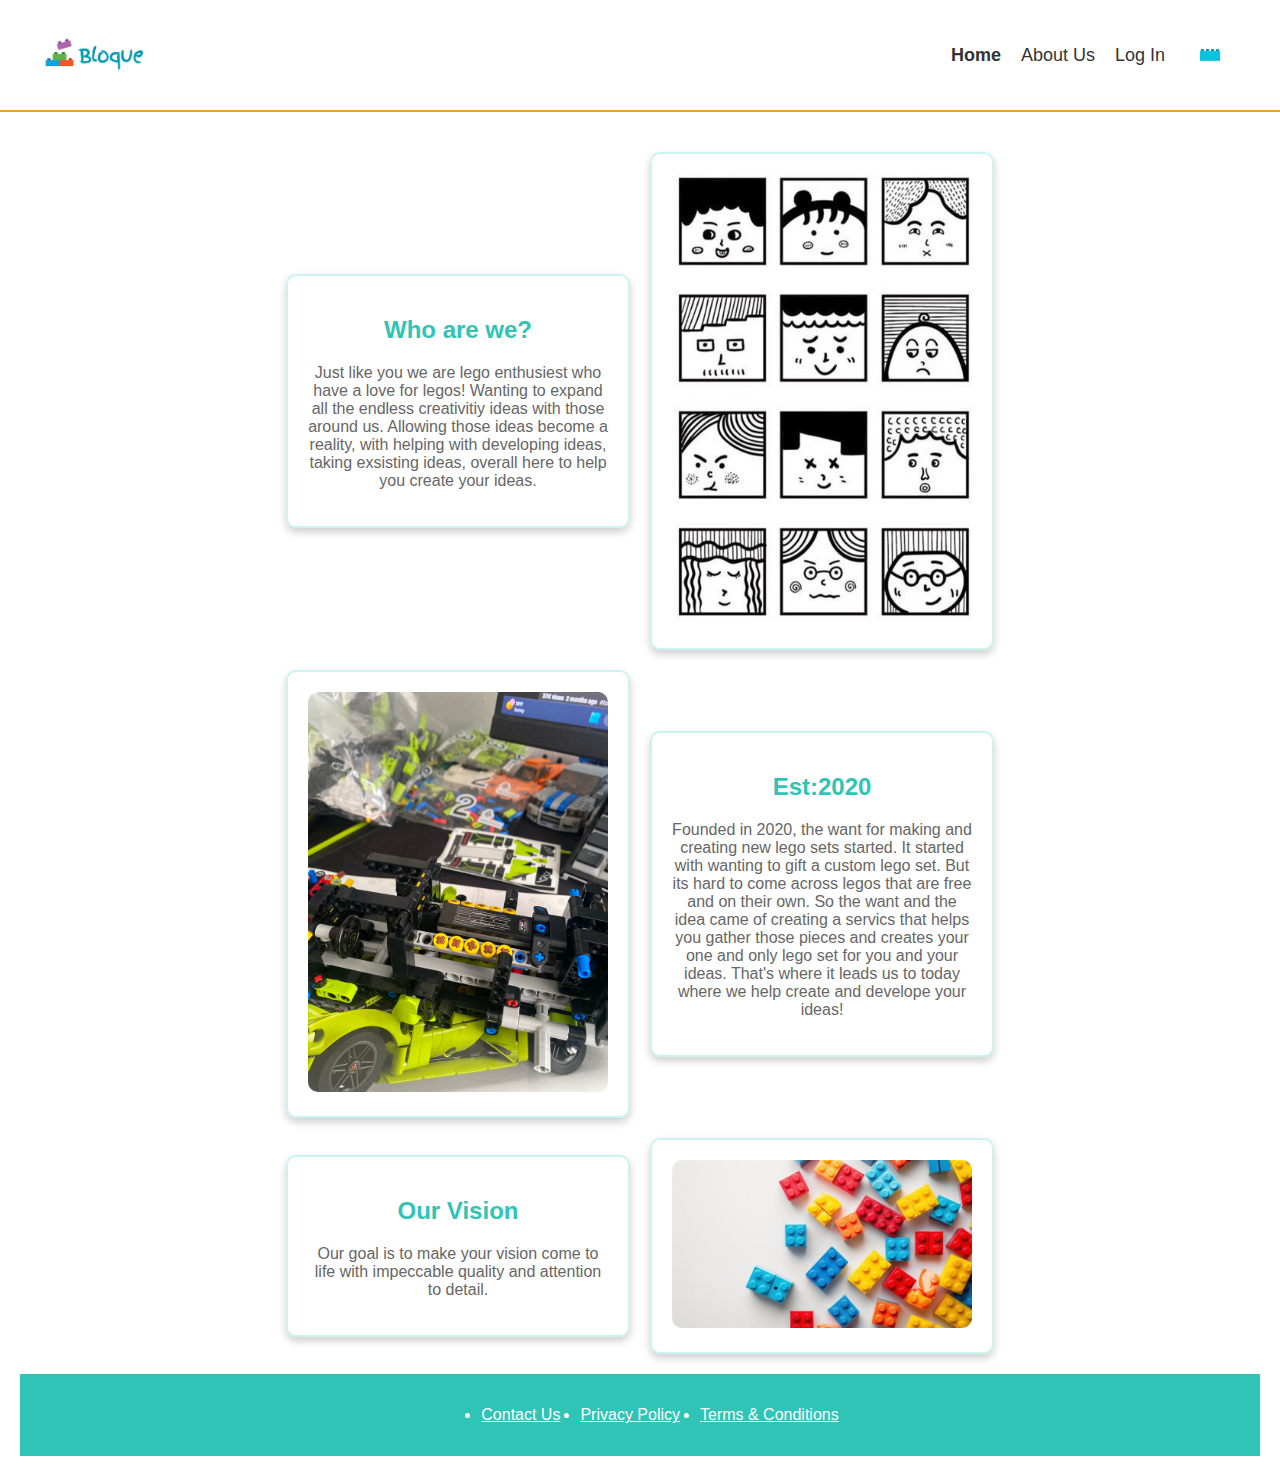
==== commit 40424885: "edited images" ====
--- a/about.html
+++ b/about.html
@@ -22,7 +22,7 @@
           <li><a href="login.html">Log In</a></li>
           <li>
             <a href="orders.html">
-              <img src="file (1).png" alt="Order Now" class="order-icon">
+              <img src="file(1).png" alt="Order Now" class="order-icon">
             </a>
           </li> 
         </ul>
--- a/screen.css
+++ b/screen.css
@@ -1,24 +1,30 @@
-/* Global Styling */
-/* General Styling */
 body, html {
     margin: 0;
     padding: 0;
     font-family: Arial, sans-serif;
-}
+    background-color:#FFFFFF;
+    color: #2EC4B6;
+}
+
+main {
+    flex: 1;
+    padding: 20px;
+    text-align: center;
+  }
 
 header {
     background-color: white;
-    color: grey;
-    padding: 20px;
+    color: #2EC4B6;
+    padding: 20px;
+    border-bottom: 2px solid #FF9F1C; 
 }
 
 #logo img {
     max-width: 100%;
-    height: 30px;
+    height: 40px;
     object-fit: contain;
 }
 
-/* Navbar Styling */
 .navbar {
     display: flex;
     justify-content: space-between;
@@ -35,12 +41,13 @@
     align-items: center;
     justify-content: flex-end;
     flex-grow: 1;
+    color: #2EC4B6;
 }
 
 .nav-links a {
     color: #333;
     text-decoration: none;
-    font-size: 12px;
+    font-size: 18px;
     padding: 0;
     display: flex;
     align-items: center;
@@ -57,21 +64,24 @@
 .nav-links a.active {
     font-weight: bold;
 }
-
-/* Button Styling */
+.nav-links a:hover {
+    color: #FF9F1C;
+  }
+
 button {
     padding: 8px 16px;
     font-size: 14px;
     cursor: pointer;
     border: none;
     border-radius: 5px;
+    background-color: #FF9F1C; 
+    color: #FFFFFF;
 }
 
 button:hover {
     opacity: 0.8;
 }
 
-/* Banner Section */
 .banner-section {
     width: 100%;
     text-align: center;
@@ -84,7 +94,6 @@
     display: block;
 }
 
-/* Layout and Content */
 .layout-container {
     display: flex;
     flex-direction: column;
@@ -92,7 +101,6 @@
     padding: 20px;
 }
 
-/* Upload and Workshop Section */
 #uploads, #workshop {
     text-align: left;
     padding: 0;
@@ -101,20 +109,20 @@
 }
 
 #uploads h2, #workshop h2 {
-    font-size: 24px;
-    color: #333;
+    font-size: 25px;
+    color: #2EC4B6;
     margin-bottom: 10px;
 }
 
 #uploads p, #workshop p {
-    font-size: 16px;
+    font-size: 18px;
     color: #666;
     margin-bottom: 15px;
 }
 
 #uploads button, #workshop button {
     padding: 12px 25px;
-    background-color: #4CAF50;
+    background-color: #FF9F1C;
     color: #fff;
     border: none;
     cursor: pointer;
@@ -123,115 +131,154 @@
 }
 
 #uploads button:hover, #workshop button:hover {
-    background-color: #45a049;
-}
-
-/* Slideshow Section */
-.side-by-side {
-    display: flex;
-    justify-content: space-between;
-    align-items: flex-start;
-    gap: 20px;
-    margin: 20px;
+    background-color: #CBF3F0;
+}
+
+.content-wrapper {
+    display: flex;
+    align-items: stretch;
+    justify-content:flex-start; 
+    gap: 20px; 
+    padding: 20px;
+    box-sizing: border-box;
 }
 
 .slideshow-section {
-    width: 100%;
-    max-width: 800px;
+    flex: 2; 
+    max-width: 600px; 
+    height: 400px; 
+    background-color: #CBF3F0; 
     position: relative;
-    height: 300px;
     overflow: hidden;
-    background-color: #f0f0f0;
-}
-
-#slideshow {
-    position: relative;
-    width: 100%;
-    height: 100%;
-}
-
-.slide {
+}
+
+#slideshow img {
+    width: 100%; 
+    height: 100%; 
+    object-fit: cover; 
     position: absolute;
-    width: 100%;
-    height: 100%;
     opacity: 0;
-    transition: opacity 1s ease-in-out;
-    object-fit: cover;
-}
-
-.slide.active {
-    opacity: 1;
-}
-
-/* Sale Section */
+    border: 3px solid #2EC4B6;
+    margin-left: -300px; 
+    transition: opacity 1s ease-in-out; 
+}
+
+#slideshow img.active {
+    opacity: 1; 
+}
+
+.right-align-sections {
+    flex: 2; 
+    display: flex;
+    flex-direction: column;
+    gap: 20px; 
+    height: auto; 
+}
+
 .sale-section {
-    flex: 1;
-    padding: 10px 20px;
-    margin: 0;
-    box-sizing: border-box;
-}
-
-.sale-items {
-    display: flex;
-    justify-content: space-around;
-    margin-top: 20px;
-}
-
-.sale-items img {
-    width: 80px;
-    height: 80px;
-    object-fit: contain;
-}
+    display: flex;
+    flex-direction: column; 
+    align-items: center; 
+    text-align: center; 
+    margin-bottom: 20px; 
+    background-color: #fff;
+  
+}
+
+.sale-title {
+    margin-bottom: 10px; 
+    font-weight: bold;
+    font-size: 25px;
+}
+  
 .icon-container {
     display: flex; 
-    gap: 10px;  
-    justify-content: center;
-    flex-wrap: wrap;
+    flex-wrap: wrap; 
+    justify-content: center; 
+    gap: 20px; 
     margin-top: 20px;
+    text-align: center;
+}
+
+.icon-container div {
+    display: flex;
+    flex-direction: column; 
+    align-items: center; 
+    max-width: 150px; 
 }
 
 .icon-container img {
-    width: 50px; 
-    height: 50px;
+    width: 100px; 
+    height: 100px;
     object-fit: contain;
-    border-radius: 5px;
-    transition: transform 0.3s ease-in-out; 
+    margin-bottom: 10px; 
 }
 
 .icon-container img:hover {
     transform: scale(1.1);
-}
-
-/* FAQ Section */
+    border-color: #CBF3F0;
+}
+
+.icon-container p {
+    font-size: 14px; 
+    line-height: 1.4; 
+    color: #666  ;
+}
+
+
 .faq-section {
-    margin-top: 30px;
-    padding: 20px;
-    max-width: 600px;
-    margin-left: auto;
+    text-align: center; 
+    margin: 0; 
+    padding: 0;
+}
+
+.faq-section h2{
+    font-size: 25px;
+    margin-bottom: 20px;
+    margin-top: 0;
+}
+
+.faq-section p{
+    font-size: 15px;
+    color: #666;
 }
 
 .faq-section details {
-    margin-bottom: 10px;
-}
-
-  
-footer {
-    background-color: #333;
-    color: #fff;
-    padding: 10px;
-}
-
-footer ul {
-    list-style: none;
+    margin-bottom: 10px; 
+}
+
+.faq-section summary {
+    font-weight: bold;
+    cursor: pointer;
+    font-size: 18px;
+    color: #2EC4B6;
+
+}
+
+.faq-section summary:hover {
+    color: #FF9F1C;
+}
+
+footer { 
+    background-color: #2EC4B6 ;
+    color: white;
+    padding: 1rem 0;
+  }
+  
+  footer ul {
     display: flex;
     justify-content: center;
     gap: 20px;
-}
-
-footer ul li a {
-    color: #fff;
-    text-decoration: none;
-}
+  }
+  
+  footer a {
+    color: white;
+    font-size: 16px;
+  }
+  
+  footer a:hover {
+    text-decoration: underline;
+  }
 
 /* css for log in! */
 .container {
@@ -277,7 +324,7 @@
 
 .login-box button {
     padding: 12px;
-    background-color: #4CAF50;
+    background-color: #FF9F1C;
     color: #fff;
     border: none;
     border-radius: 5px;
@@ -287,7 +334,7 @@
 }
 
 .login-box button:hover {
-    background-color: #45a049;
+    background-color: #CBF3F0 ;
 }
 
 
@@ -297,7 +344,7 @@
 }
 
 .login-box a {
-    color: #4CAF50;
+    color: #2EC4B6;
     text-decoration: none;
 }
 
@@ -343,7 +390,7 @@
   
   
   .about-box, .box-image {
-    border: 2px solid #ccc; 
+    border: 2px solid #CBF3F0; 
     padding: 20px;
     box-shadow: 0 4px 8px rgba(0, 0, 0, 0.2);
     border-radius: 10px; 
@@ -351,6 +398,9 @@
     text-align: center; 
   }
   
+  .about-box p{
+    color: #666;
+  }
 
   .box-image  img {
     width: 100%; 
@@ -365,36 +415,61 @@
     }
   }
 
+
+
+
   #contact-info {
-    background-color: #f4f4f4; 
-    text-align: center;
-    border-top: 2px solid #ddd;
-  }
-  
-  #contact-info h3 {
-    font-size: 10;
-    margin-bottom: 15px;
-    color: #333;
-  }
-  
-  .contact-items {
-    display: flex;
-    justify-content: center;
-    align-items: center; 
-    gap: 30px;
-  }
-  
-  .contact-items span {
-    font-size: 8;
-    color: #555;
-    white-space: nowrap; 
-  }
-  
-  .contact-items a {
-    color: #007bff;
-    text-decoration: none;
-  }
-  
-  .contact-items a:hover {
-    text-decoration: underline; 
-  }
+  text-align: center;
+  margin: 40px auto;
+  padding: 20px;
+  max-width: 800px;
+}
+
+#contact-info h3 {
+  font-size: 2rem;
+  margin-bottom: 20px;
+}
+
+.contact-items span {
+  display: block;
+  font-size: 1rem;
+  margin: 10px 0;
+}
+
+.contact-items a {
+  color: #666;
+  text-decoration: none;
+}
+
+.contact-items a:hover {
+  text-decoration: underline;
+}
+
+#social-media {
+  text-align: center;
+  margin: 40px auto;
+  padding: 20px;
+}
+
+#social-media h3 {
+  font-size: 2rem;
+  margin-bottom: 20px;
+}
+
+.social-icons {
+  display: flex;
+  justify-content: center;
+  gap: 20px;
+}
+
+.social-link {
+  font-size: 1.5rem;
+  color: #CBF3F0;
+  text-decoration: none;
+  transition: transform 0.3s ease, color 0.3s ease;
+}
+
+.social-link:hover {
+  color: #333;
+  transform: scale(1.2);
+}
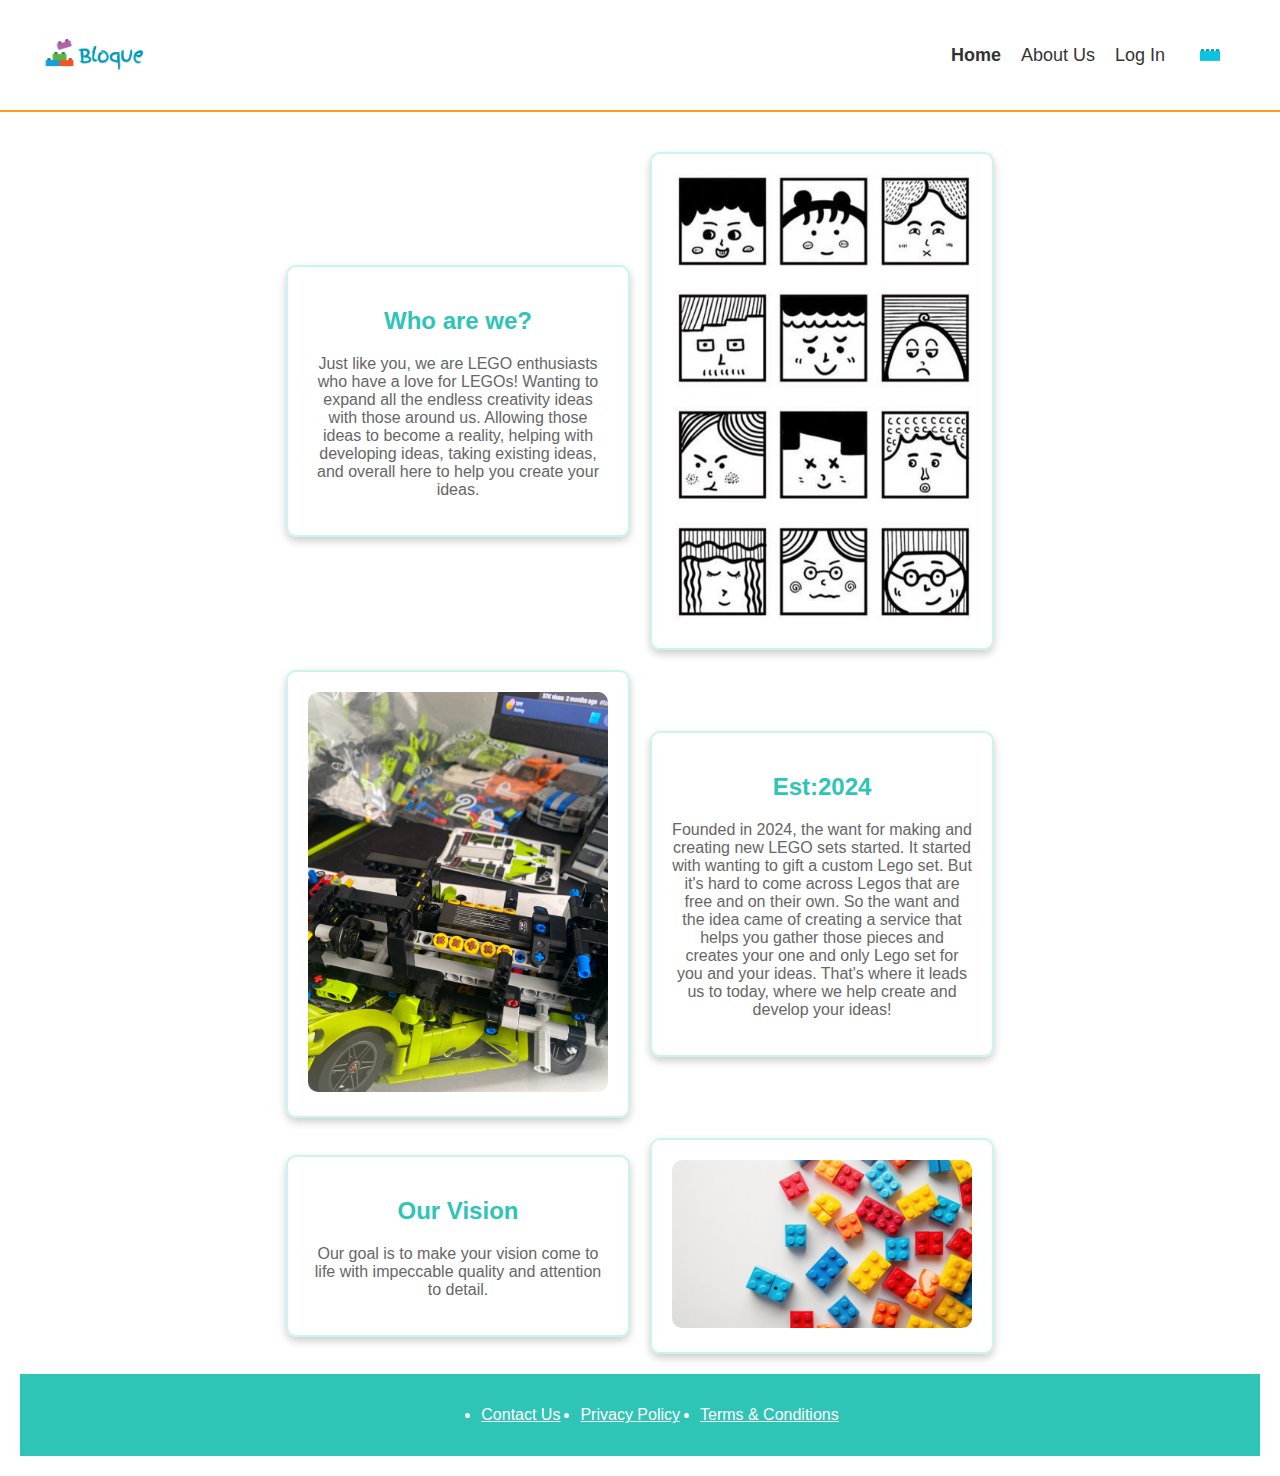
==== commit 587654d6: "pragraph edits @" ====
--- a/about.html
+++ b/about.html
@@ -35,7 +35,7 @@
           <div class="about-box">
               <h2>Who are we?</h2>
               <p>
-                Just like you we are lego enthusiest who have a love for legos! Wanting to expand all the endless creativitiy ideas with those around us. Allowing those ideas become a reality, with helping with developing ideas, taking exsisting ideas, overall here to help you create your ideas.
+                Just like you, we are LEGO enthusiasts who have a love for LEGOs! Wanting to expand all the endless creativity ideas with those around us. Allowing those ideas to become a reality, helping with developing ideas, taking existing ideas, and overall here to help you create your ideas.
               </p>
             </div>
             <div class="box-image ">
@@ -48,9 +48,9 @@
               <img src="IMG_2090.JPEG" alt="Our Workspace">
             </div>
             <div class="about-box">
-              <h2>Est:2020</h2>
+              <h2>Est:2024</h2>
               <p>
-                Founded in 2020, the want for making and creating new lego sets started. It started with wanting to gift a custom lego set. But its hard to come across legos that are free and on their own. So the want and the idea came of creating a servics that helps you gather those pieces and creates your one and only lego set for you and your ideas. That's where it leads us to today where we help create and develope your ideas!  
+                Founded in 2024, the want for making and creating new LEGO sets started. It started with wanting to gift a custom Lego set. But it's hard to come across Legos that are free and on their own. So the want and the idea came of creating a service that helps you gather those pieces and creates your one and only Lego set for you and your ideas. That's where it leads us to today, where we help create and develop your ideas!
               </p>
             </div>
           </div>
